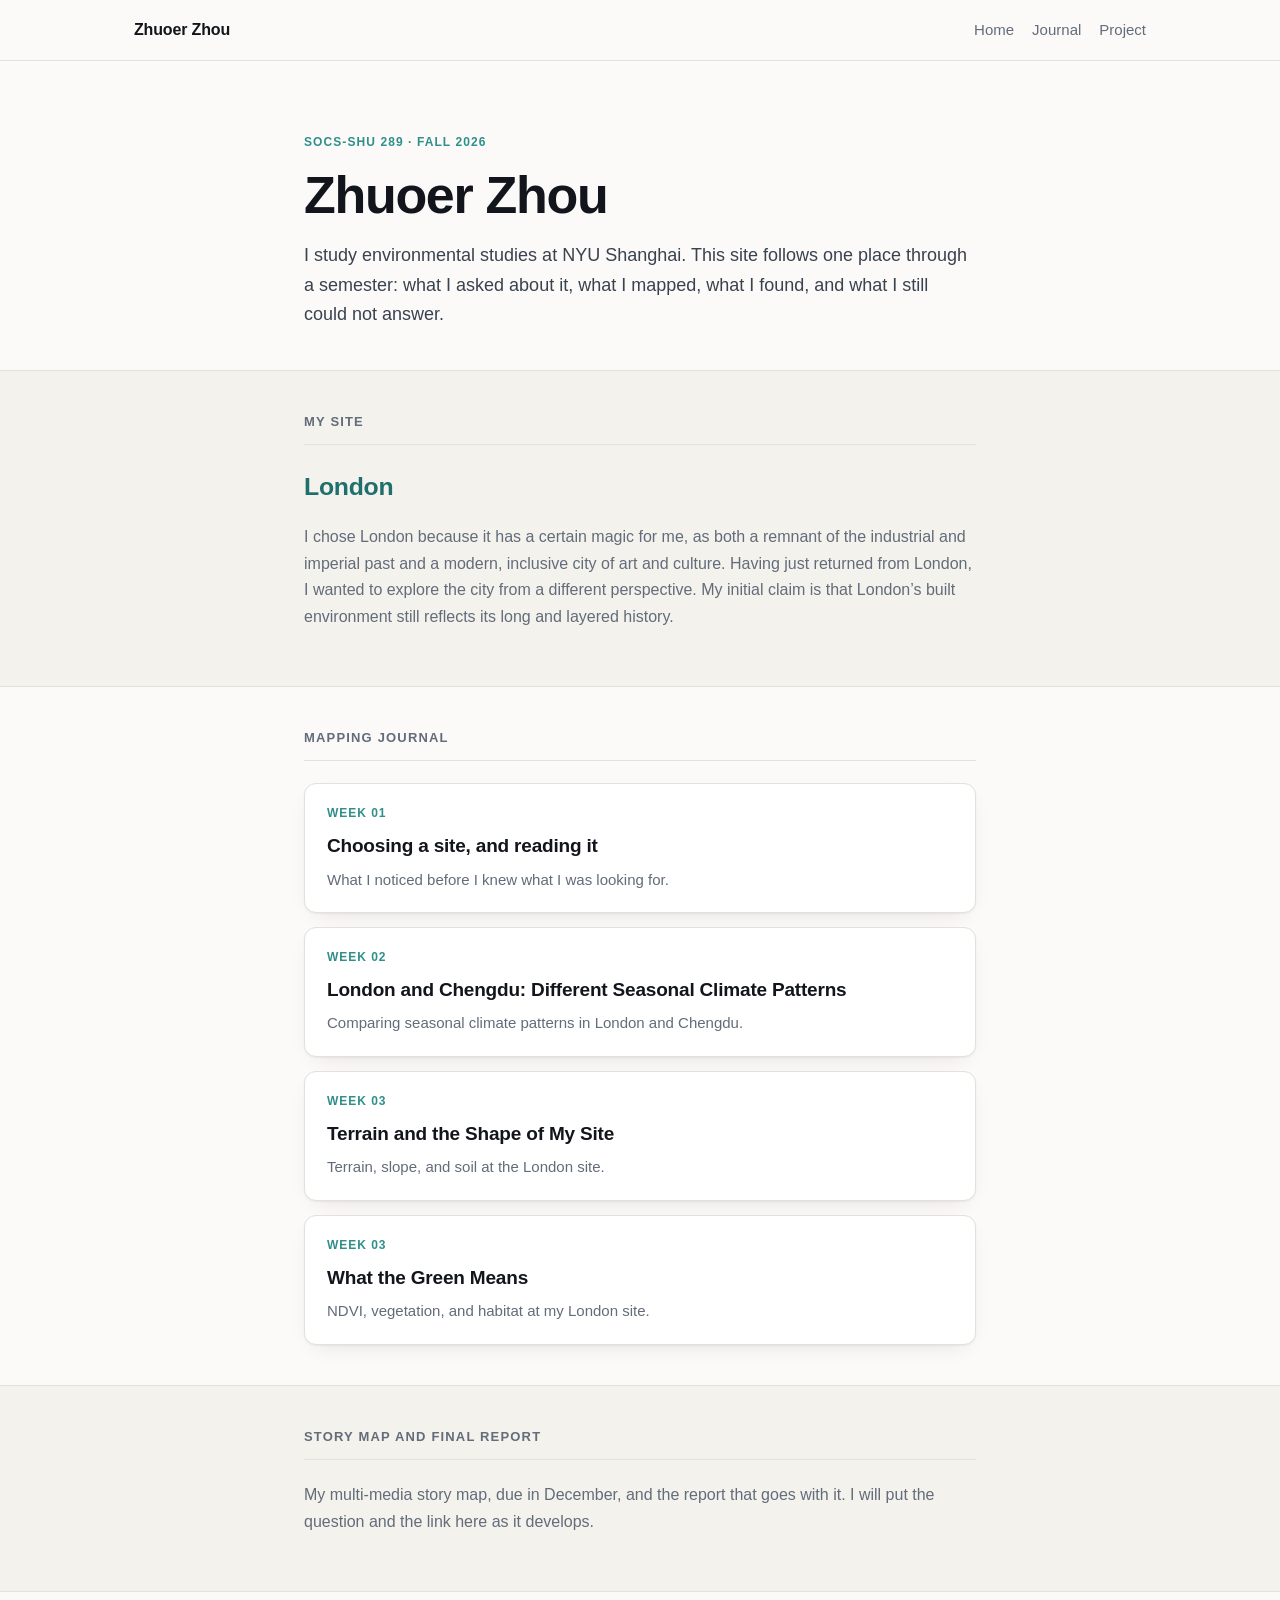
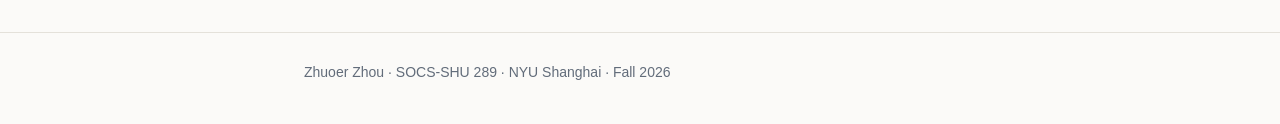
==== index.html @ 015c9e8b "Update index.html" ====
<!DOCTYPE html>
<html lang="en">
<head>
<meta charset="utf-8">
<meta name="viewport" content="width=device-width, initial-scale=1">

<!-- ============================================================
     EDIT THIS: the text between <title> and </title> shows up in
     the browser tab and in search results.
     ============================================================ -->
<title>Zhuoer Zhou · Planet, Place, and Power</title>

<meta name="description" content="Site analysis and mapping journal, SOCS-SHU 289 at NYU Shanghai.">
<link rel="stylesheet" href="style.css">
</head>

<body>
<a class="skip" href="#main">Skip to content</a>

<header class="site-head">
  <div class="wrap">
    <!-- EDIT THIS: your name, as you want it read. -->
    <a class="brand" href="index.html">Zhuoer Zhou</a>
    <nav>
      <a href="index.html">Home</a>
      <a href="#journal">Journal</a>
      <a href="#project">Project</a>
    </nav>
  </div>
</header>

<main id="main">

  <!-- ============================================================
       THE TOP OF THE PAGE
       EDIT THIS: the kicker, the heading, and the paragraph.
       Keep the paragraph to two or three sentences.
       ============================================================ -->
  <section class="hero">
    <div class="wrap wrap-narrow">
      <p class="kicker">SOCS-SHU 289 · Fall 2026</p>
      <h1>Zhuoer Zhou</h1>
      <p class="lede">
        I study environmental studies at NYU Shanghai. This site follows one
        place through a semester: what I asked about it, what I mapped, what
        I found, and what I still could not answer.
      </p>
    </div>
  </section>

  <!-- ============================================================
       YOUR SITE
       EDIT THIS: replace the placeholder with the place you chose
       in class, and the sentence you wrote about it.
       ============================================================ -->
  <section id="site" class="band">
    <div class="wrap wrap-narrow">
      <h2>My site</h2>
      <p class="site-name">London</p>
      <p class="muted">
        I chose London because it has a certain magic for me, as both a remnant of the industrial and imperial past and a modern, inclusive city of art and culture. 
        Having just returned from London, I wanted to explore the city from a different perspective. 
        My initial claim is that London’s built environment still reflects its long and layered history.
      </p>
    </div>
  </section>

  <!-- ============================================================
       JOURNAL ENTRIES
       To add a week: copy one <li> block below, paste it, edit it.
       Delete the ones you have not done yet.
       ============================================================ -->
  <section id="journal">
    <div class="wrap wrap-narrow">
      <h2>Mapping journal</h2>

      <ul class="cards">

        <li class="card">
          <a href="journal/week-01.html">
            <span class="card-num">Week 01</span>
            <span class="card-title">Choosing a site, and reading it</span>
            <span class="card-note">
              What I noticed before I knew what I was looking for.
            </span>
          </a>
        </li>
           
           <li class="card">
          <a href="journal/week-02.html">
            <span class="card-num">Week 02</span>
            <span class="card-title">London and Chengdu: Different Seasonal Climate Patterns</span>
            <span class="card-note">
              Comparing seasonal climate patterns in London and Chengdu.
            </span>
          </a>
        </li>

        <li class="card">
        <a href="journal/week-03.html">
          <span class="card-num">Week 03</span>
          <span class="card-title">Terrain and the Shape of My Site</span>
          <span class="card-note">
               Terrain, slope, and soil at the London site.
          </span>
        </a>
     </li>

      <li class="card">
        <a href="journal/week-03.html">
          <span class="card-num">Week 03</span>
          <span class="card-title">What the Green Means</span>
          <span class="card-note">
               NDVI, vegetation, and habitat at my London site.
          </span>
        </a>
     </li>
        <!-- to here, to add another. -->

      </ul>
    </div>
  </section>

  <!-- ============================================================
       FINAL PROJECT
       Leave this here all semester. It fills up later.
       ============================================================ -->
  <section id="project" class="band">
    <div class="wrap wrap-narrow">
      <h2>Story map and final report</h2>
      <p class="muted">
        My multi-media story map, due in December, and the report that goes
        with it. I will put the question and the link here as it develops.
      </p>
    </div>
  </section>

</main>

<footer class="site-foot">
  <div class="wrap wrap-narrow">
    <!-- EDIT THIS: your name and the year. -->
    <p>Zhuoer Zhou · SOCS-SHU 289 · NYU Shanghai · Fall 2026</p>
  </div>
</footer>

</body>
</html>
---- style.css ----
/* ============================================================
   Your portfolio stylesheet.

   No external fonts, scripts, or CDNs. Everything loads from your
   own repository, so the site behaves the same on campus in
   Shanghai as it does anywhere else. Please keep it that way.

   START HERE: the block below controls every colour on the site.
   Change --accent to any colour you like and reload the page.
   ============================================================ */

:root {
  --bg:          #fbfaf8;   /* page background          */
  --bg-alt:      #f4f2ed;   /* alternate band           */
  --surface:     #ffffff;   /* cards                    */
  --ink:         #12161c;   /* main text                */
  --ink-soft:    #39424f;
  --muted:       #626c7a;   /* secondary text           */
  --line:        #e4e1da;   /* borders                  */
  --accent:      #2f8f8b;   /* EDIT THIS ONE FIRST      */
  --accent-ink:  #1f6f6c;   /* darker accent, for links */

  --radius: 12px;
  --shadow: 0 1px 2px rgba(18,22,28,.05), 0 8px 24px -12px rgba(18,22,28,.14);

  --sans: -apple-system, BlinkMacSystemFont, "Segoe UI", "Helvetica Neue",
          "PingFang SC", "Hiragino Sans GB", "Microsoft YaHei", Roboto, Arial,
          sans-serif;
}

/* Dark mode. These are the same variables, for people whose device
   is set to dark. You do not have to touch this. */
@media (prefers-color-scheme: dark) {
  :root {
    --bg:         #0d1117;
    --bg-alt:     #12181f;
    --surface:    #161c24;
    --ink:        #e9ecef;
    --ink-soft:   #c3cad3;
    --muted:      #98a3b1;
    --line:       #262d38;
    --accent:     #ff7051;
    --accent-ink: #ff9077;
    --shadow:     0 1px 2px rgba(0,0,0,.4), 0 8px 24px -12px rgba(0,0,0,.6);
  }
}

/* ---------- basics ---------- */
*, *::before, *::after { box-sizing: border-box; }
html { -webkit-text-size-adjust: 100%; scroll-behavior: smooth; }

body {
  margin: 0;
  background: var(--bg);
  color: var(--ink);
  font-family: var(--sans);
  font-size: 16px;
  line-height: 1.65;
  -webkit-font-smoothing: antialiased;
}

img { max-width: 100%; height: auto; display: block; }
a { color: var(--accent-ink); text-underline-offset: 2px; }
a:hover { color: var(--accent); }

.wrap { width: 100%; max-width: 1060px; margin: 0 auto; padding: 0 24px; }
.wrap-narrow { max-width: 720px; }
.muted { color: var(--muted); }

.skip { position: absolute; left: -9999px; top: 0; z-index: 100;
        background: var(--accent); color: #fff; padding: 10px 16px; }
.skip:focus { left: 0; }

/* ---------- header ---------- */
.site-head {
  border-bottom: 1px solid var(--line);
  background: var(--bg);
  position: sticky; top: 0; z-index: 50;
}
.site-head .wrap {
  display: flex; align-items: center; gap: 20px;
  min-height: 60px; flex-wrap: wrap;
}
.brand {
  font-weight: 600; color: var(--ink); text-decoration: none;
  margin-right: auto; letter-spacing: -0.01em;
}
.site-head nav { display: flex; gap: 18px; }
.site-head nav a { color: var(--muted); text-decoration: none; font-size: 15px; }
.site-head nav a:hover { color: var(--accent); }

/* ---------- hero ---------- */
.hero { padding: 72px 0 40px; }
.kicker {
  font-size: 12px; font-weight: 600; letter-spacing: .09em;
  text-transform: uppercase; color: var(--accent); margin: 0 0 14px;
}
.hero h1 {
  font-size: clamp(34px, 6vw, 52px);
  line-height: 1.08; letter-spacing: -0.025em;
  margin: 0 0 18px; font-weight: 700;
}
.lede { font-size: 18px; color: var(--ink-soft); margin: 0; }

/* ---------- sections ---------- */
section { padding: 40px 0; }
section h2 {
  font-size: 13px; font-weight: 600; letter-spacing: .09em;
  text-transform: uppercase; color: var(--muted);
  margin: 0 0 22px; padding-bottom: 12px;
  border-bottom: 1px solid var(--line);
}
.band { background: var(--bg-alt); border-top: 1px solid var(--line);
        border-bottom: 1px solid var(--line); }

/* ---------- lab cards ---------- */
.cards { list-style: none; margin: 0; padding: 0; display: grid; gap: 14px; }
.card {
  background: var(--surface); border: 1px solid var(--line);
  border-radius: var(--radius); box-shadow: var(--shadow);
}
.card > a, .card > span:first-child { display: block; }
.card > a {
  padding: 20px 22px; text-decoration: none; color: inherit;
  border-radius: var(--radius);
}
.card > a:hover { border-color: var(--accent); }
.card-todo { padding: 20px 22px; opacity: .55; }

.card-num {
  display: block; font-size: 12px; font-weight: 600;
  letter-spacing: .08em; text-transform: uppercase;
  color: var(--accent); margin-bottom: 6px;
}
.card-title { display: block; font-size: 19px; font-weight: 650;
              letter-spacing: -0.01em; margin-bottom: 6px; }
.card-note { display: block; font-size: 15px; color: var(--muted); }

/* ---------- lab entry pages ---------- */
.entry { padding: 56px 0 24px; }
.entry h1 {
  font-size: clamp(28px, 4.5vw, 40px); line-height: 1.15;
  letter-spacing: -0.02em; margin: 0 0 16px; font-weight: 700;
}
.entry h2 {
  font-size: 13px; font-weight: 600; letter-spacing: .09em;
  text-transform: uppercase; color: var(--muted);
  margin: 38px 0 12px; padding-bottom: 10px;
  border-bottom: 1px solid var(--line);
}
.entry p { margin: 0 0 16px; }

/* A map or image with a caption under it. */
figure { margin: 26px 0; }
figure img, figure iframe {
  width: 100%; border: 1px solid var(--line);
  border-radius: var(--radius); display: block;
}
figure iframe { height: 480px; }
figcaption { font-size: 14px; color: var(--muted); margin-top: 10px; }

/* The limitations box. Every entry needs one. */
.limits {
  background: var(--bg-alt); border: 1px solid var(--line);
  border-left: 3px solid var(--accent);
  border-radius: 0 var(--radius) var(--radius) 0;
  padding: 18px 22px; margin: 26px 0;
}
.limits p:last-child { margin-bottom: 0; }

.back { display: inline-block; margin-top: 32px; font-size: 15px; }

/* ---------- footer ---------- */
.site-foot {
  border-top: 1px solid var(--line); margin-top: 40px;
  padding: 28px 0 40px; color: var(--muted); font-size: 14px;
}
.site-foot p { margin: 0; }

/* ---------- phones ---------- */
@media (max-width: 600px) {
  .hero { padding: 48px 0 28px; }
  figure iframe { height: 340px; }
}


/* ------------------------------------------------------------
   Your site name on the front page. Added for SOCS-SHU 289.
   ------------------------------------------------------------ */
.site-name {
  font-size: 1.55rem;
  font-weight: 700;
  color: var(--accent-ink);
  margin: 0 0 .35rem;
  letter-spacing: -.01em;
}
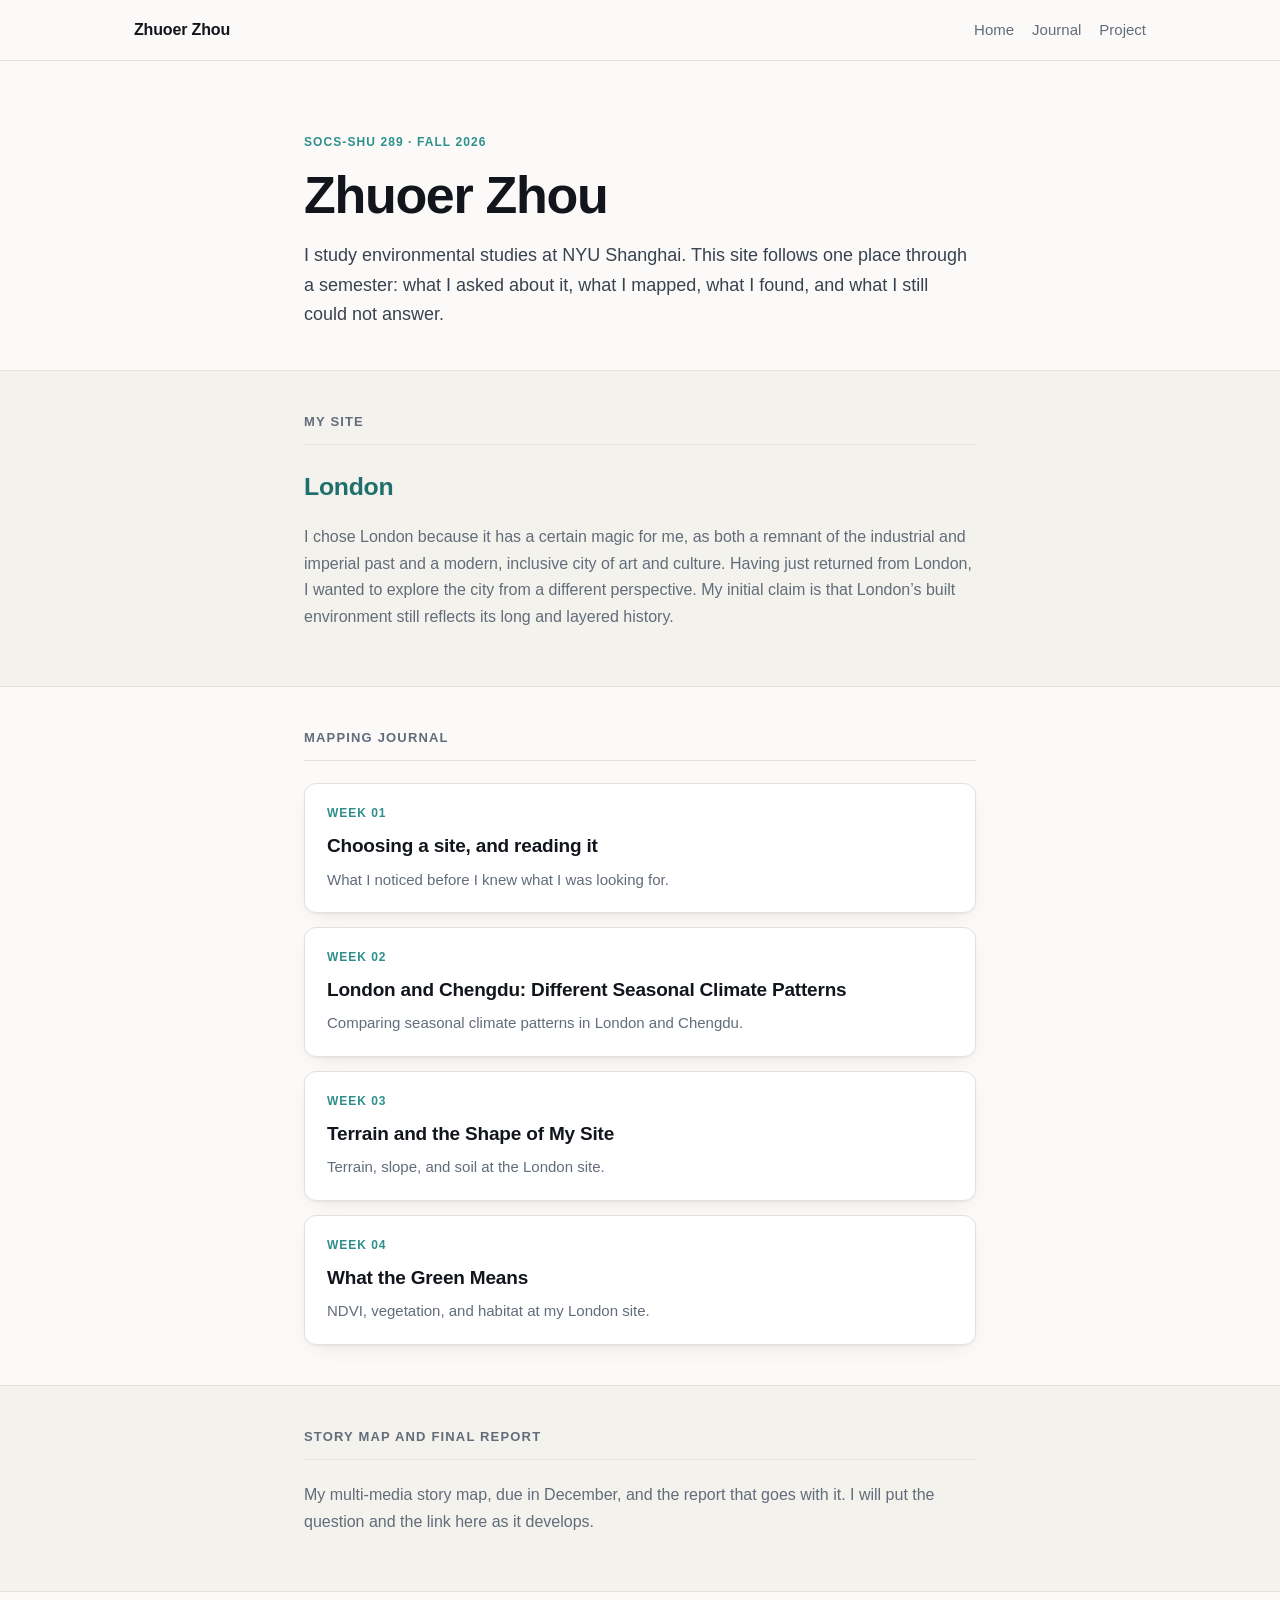
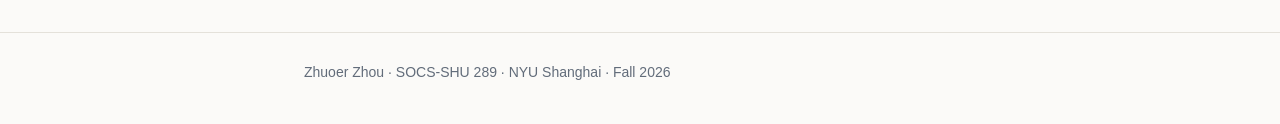
==== commit b0bd418e: "Update index.html" ====
--- a/index.html
+++ b/index.html
@@ -107,8 +107,8 @@
      </li>
 
       <li class="card">
-        <a href="journal/week-03.html">
-          <span class="card-num">Week 03</span>
+        <a href="journal/week-04.html">
+          <span class="card-num">Week 04</span>
           <span class="card-title">What the Green Means</span>
           <span class="card-note">
                NDVI, vegetation, and habitat at my London site.
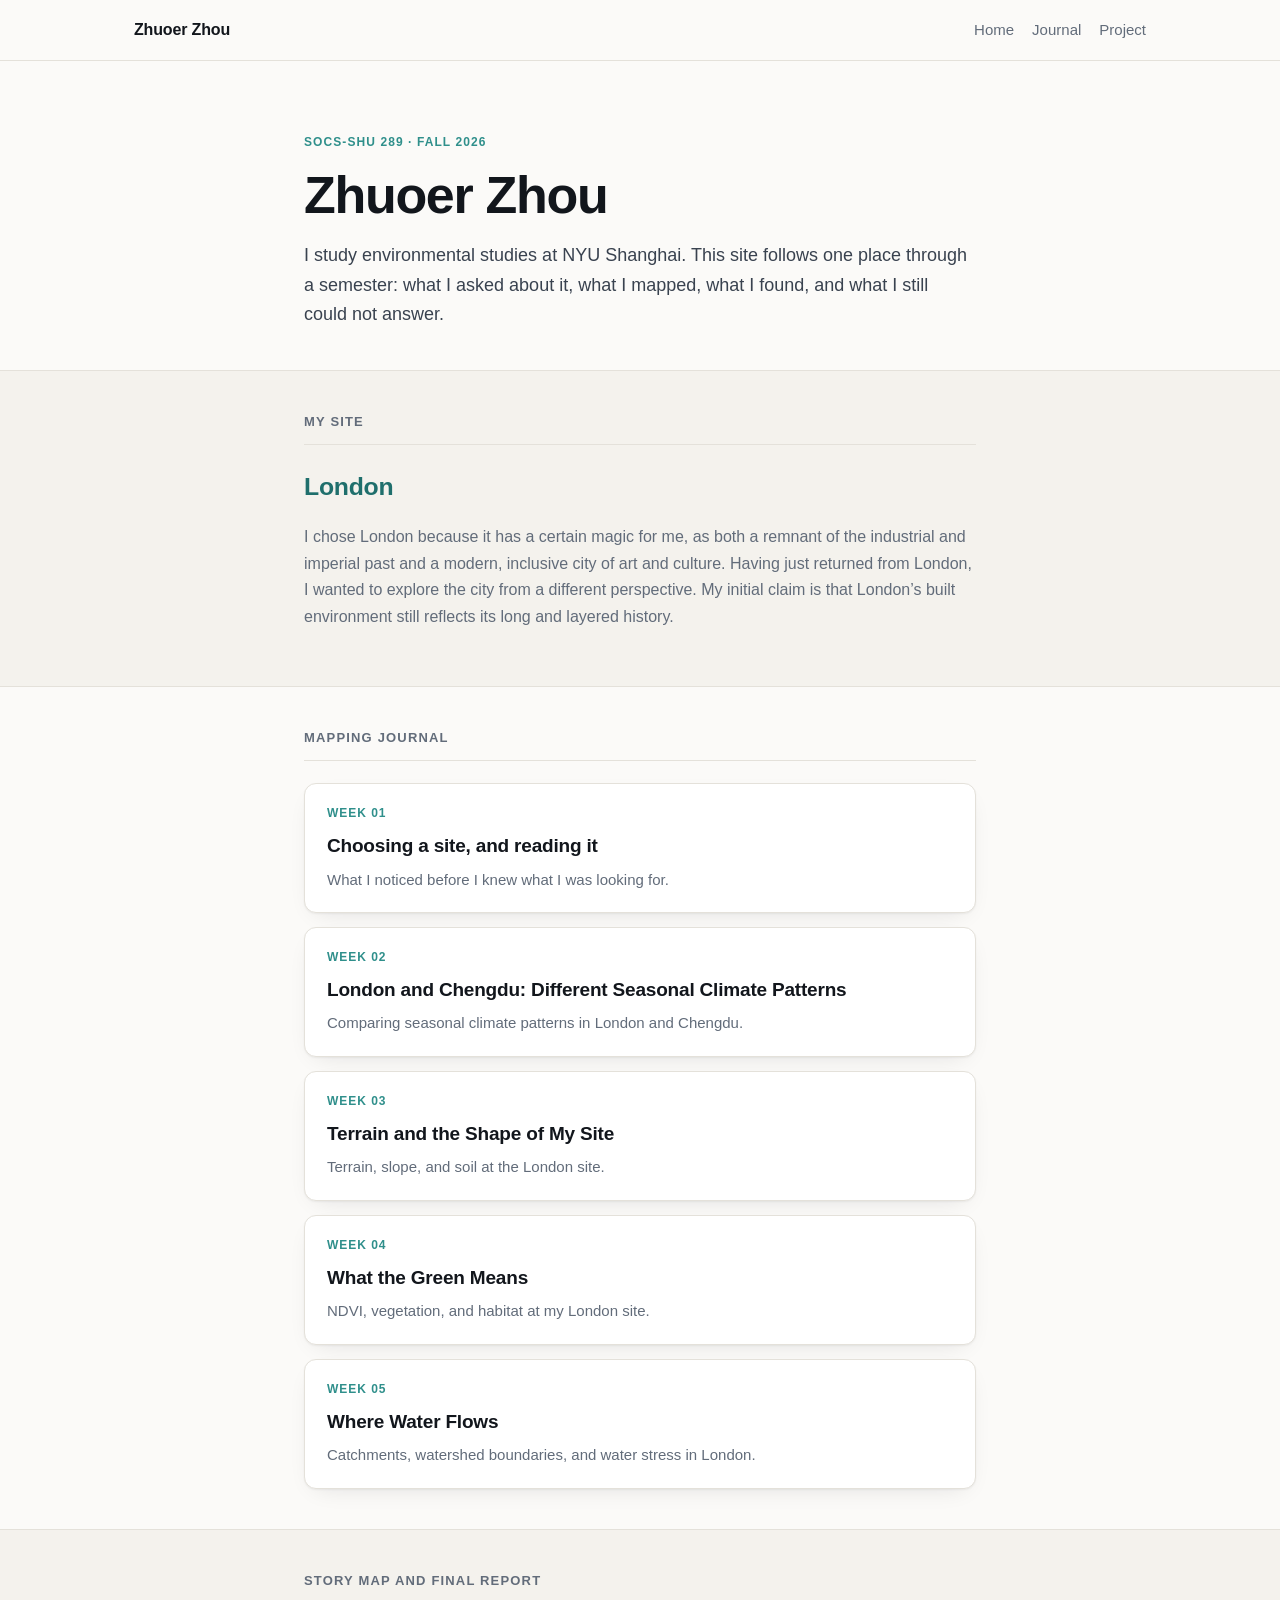
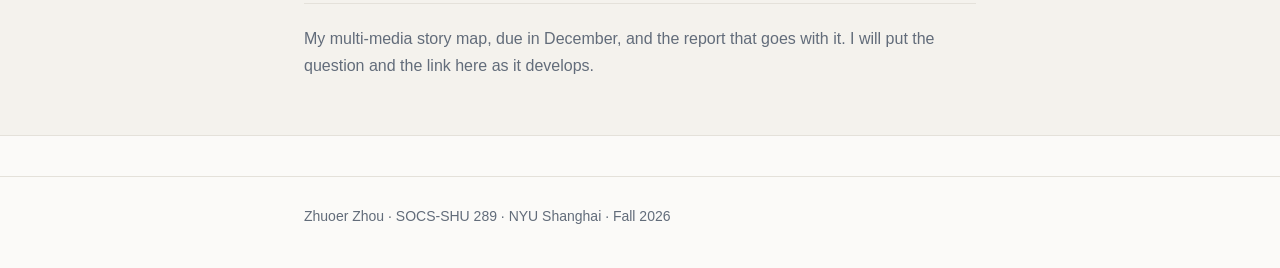
==== commit 1a0bc19e: "Add Week 05 card for water flow topics" ====
--- a/index.html
+++ b/index.html
@@ -115,6 +115,16 @@
           </span>
         </a>
      </li>
+
+     <li class="card">
+       <a href="journal/week-05.html">
+       <span class="card-num">Week 05</span>
+       <span class="card-title">Where Water Flows</span>
+       <span class="card-note">
+          Catchments, watershed boundaries, and water stress in London.
+     </span>
+  </a>
+</li>
         <!-- to here, to add another. -->
 
       </ul>
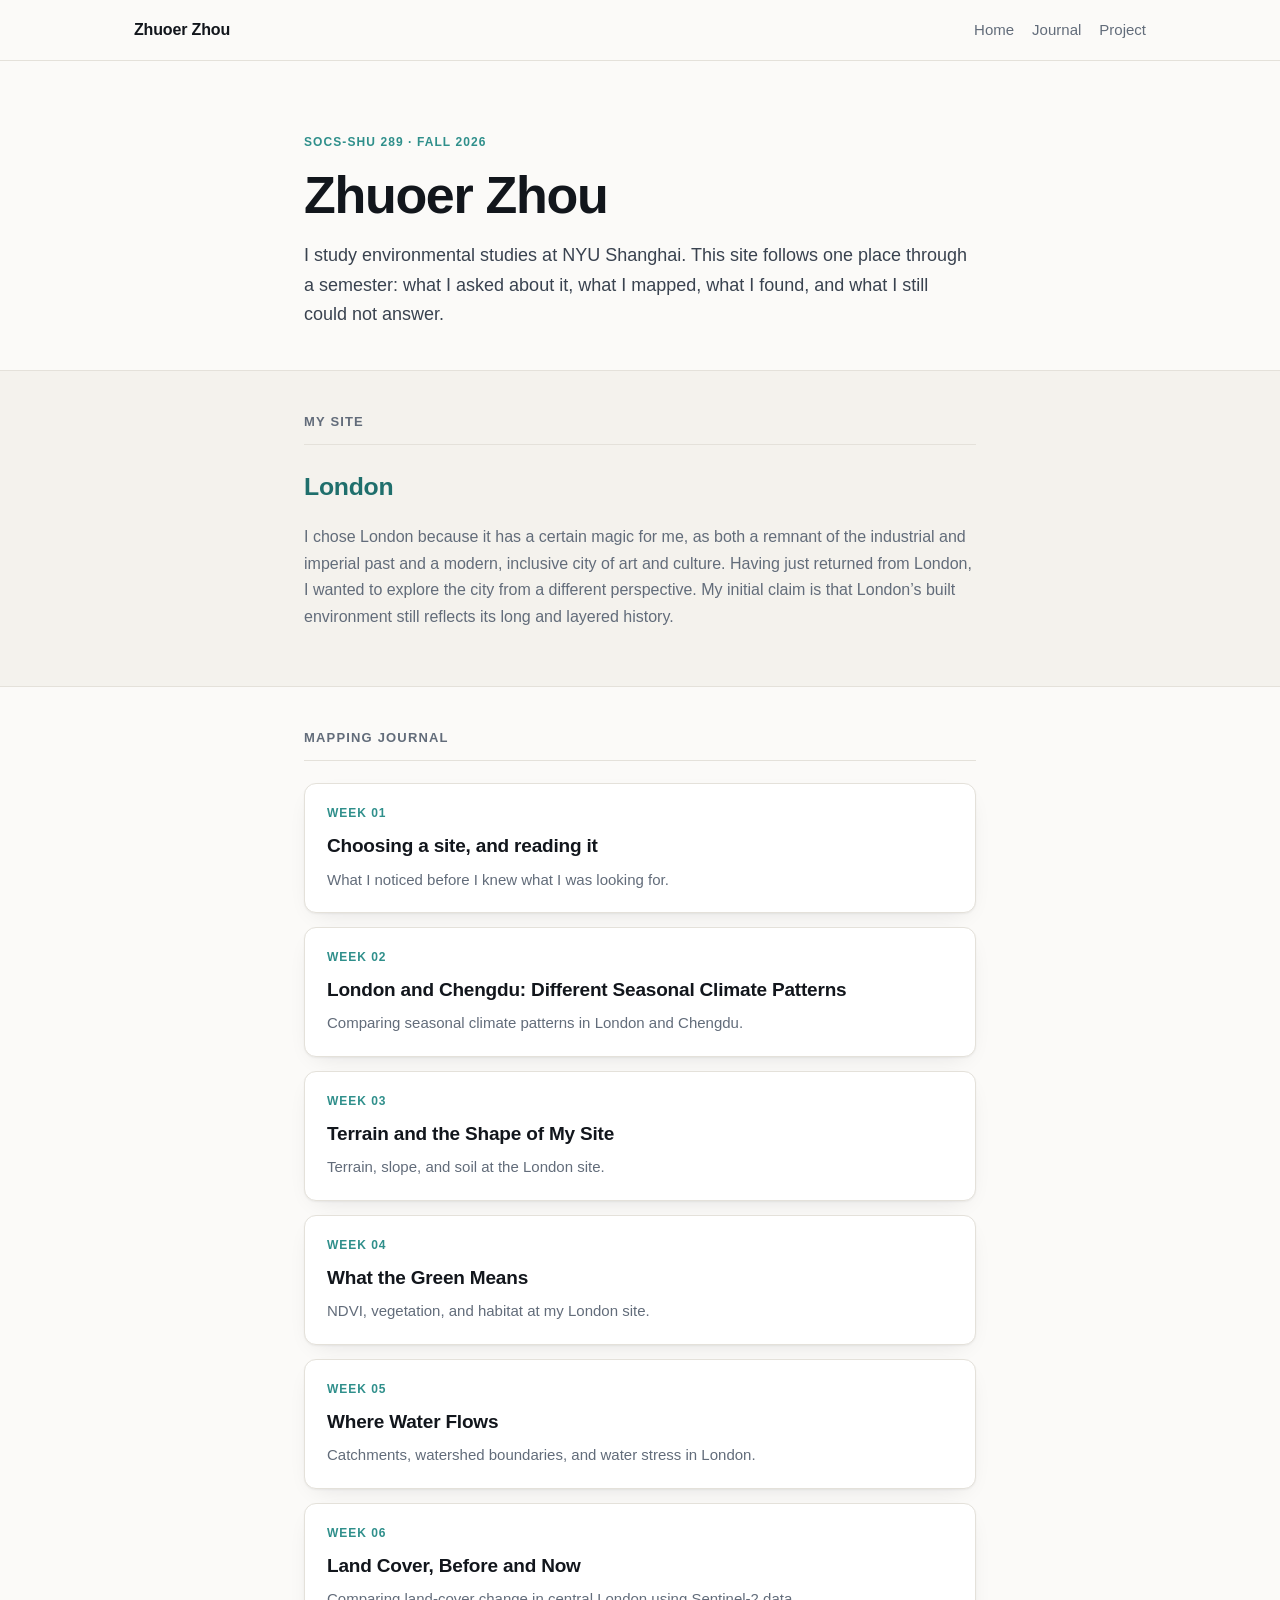
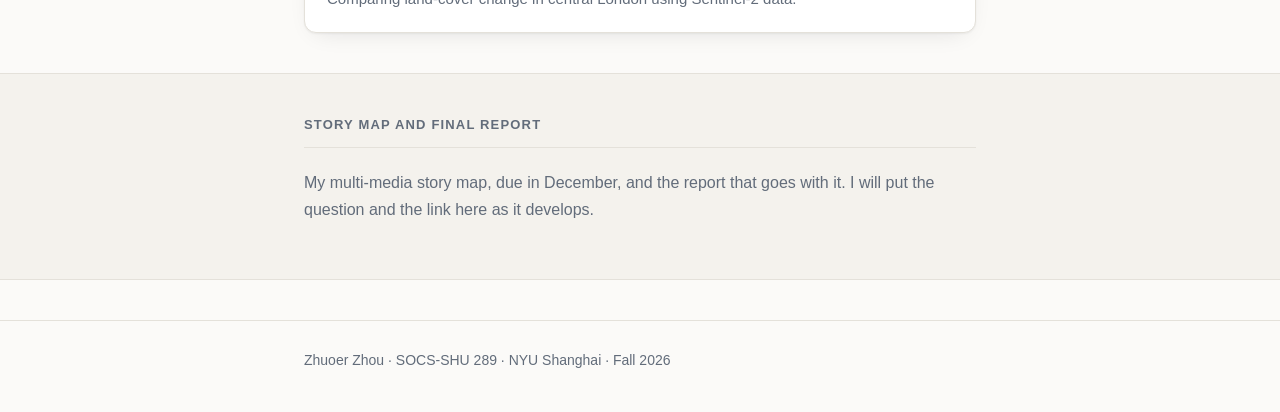
==== commit 527c8c37: "Add Week 06 card for land cover comparison Added a new card for Week 06 on land cover changes." ====
--- a/index.html
+++ b/index.html
@@ -125,6 +125,15 @@
      </span>
   </a>
 </li>
+    <li class="card">
+      <a href="journal/week-06.html">
+    <span class="card-num">Week 06</span>
+    <span class="card-title">Land Cover, Before and Now</span>
+    <span class="card-note">
+      Comparing land-cover change in central London using Sentinel-2 data.
+    </span>
+  </a>
+</li>
         <!-- to here, to add another. -->
 
       </ul>
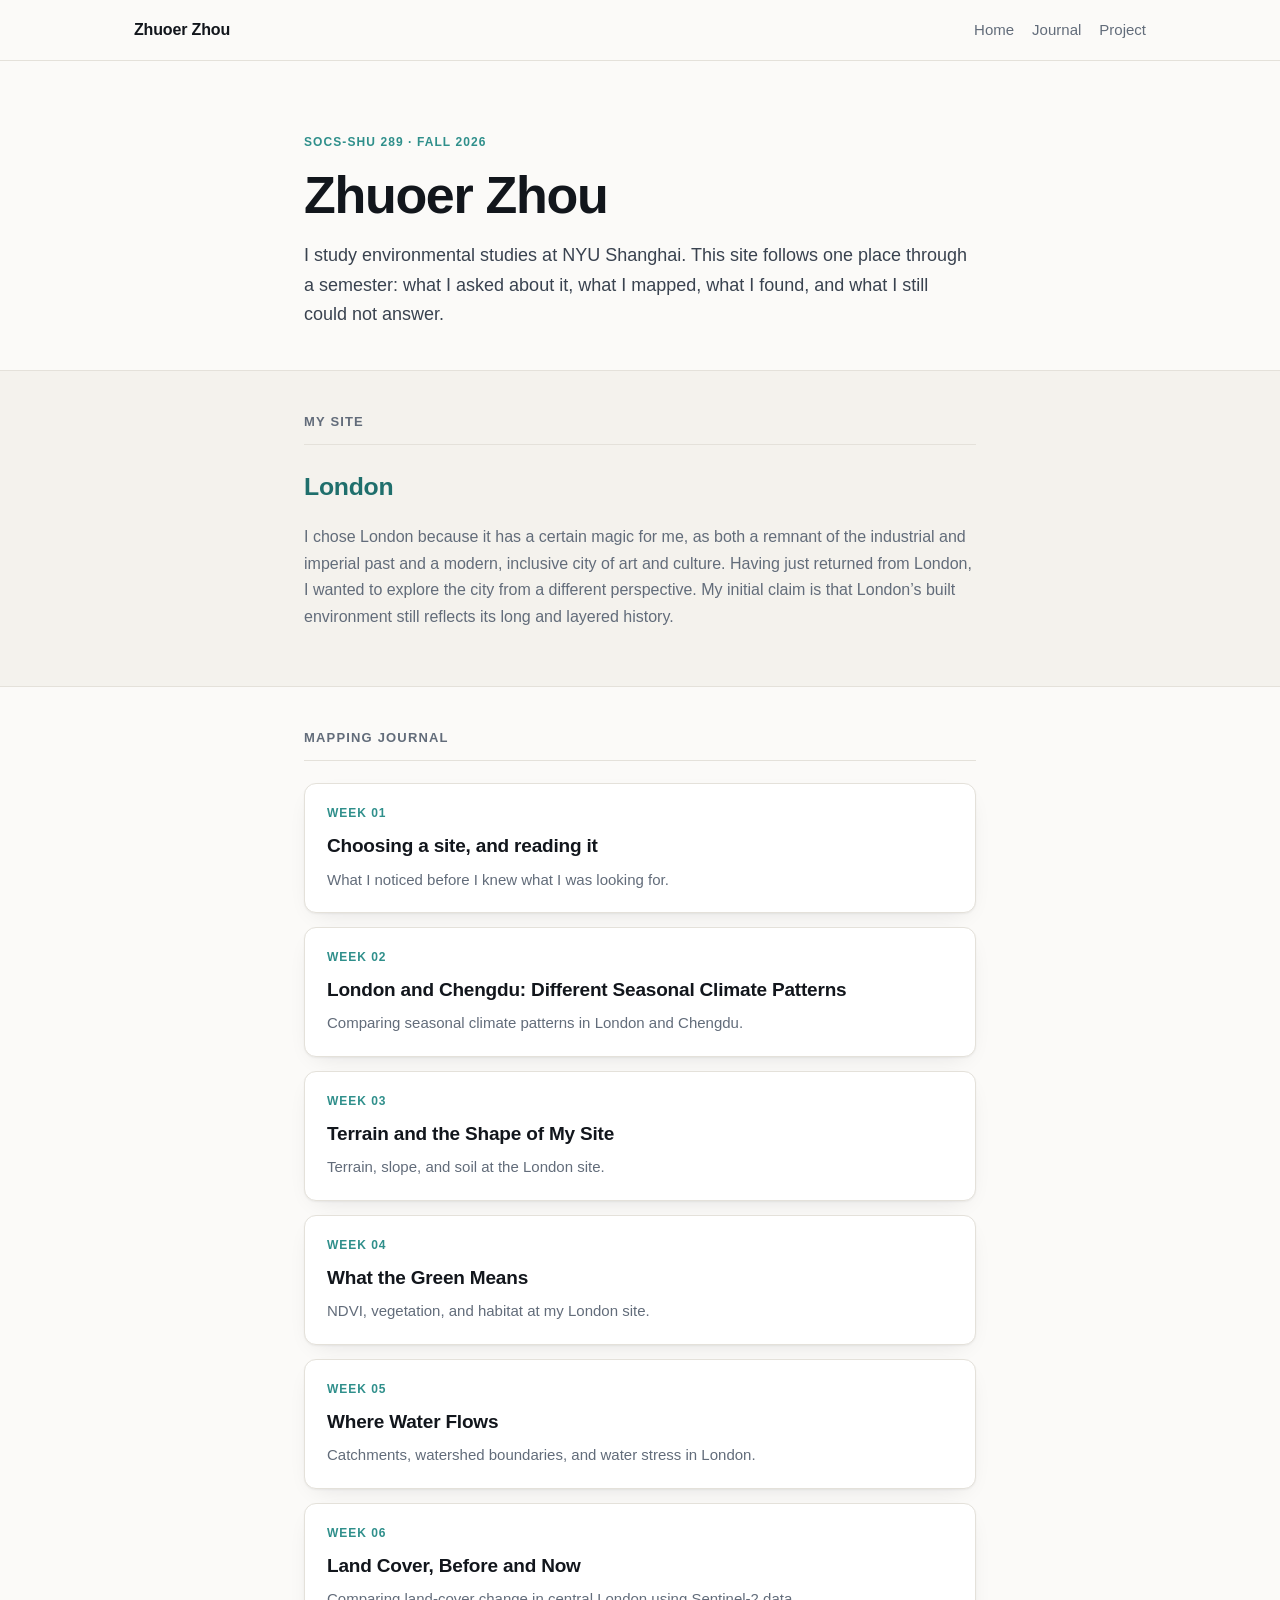
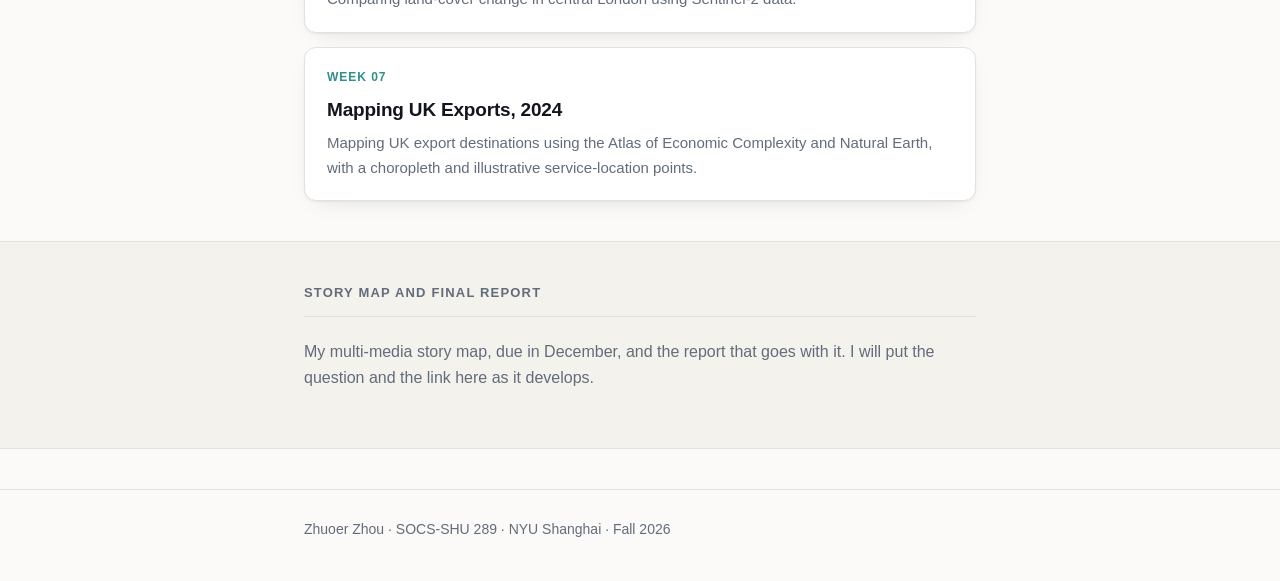
==== commit 6484771a: "Update index.html" ====
--- a/index.html
+++ b/index.html
@@ -134,6 +134,16 @@
     </span>
   </a>
 </li>
+    <li class="card">
+  <a href="journal/week-07.html">
+    <span class="card-num">Week 07</span>
+    <span class="card-title">Mapping UK Exports, 2024</span>
+    <span class="card-note">
+      Mapping UK export destinations using the Atlas of Economic Complexity
+      and Natural Earth, with a choropleth and illustrative service-location points.
+    </span>
+  </a>
+</li>
         <!-- to here, to add another. -->
 
       </ul>
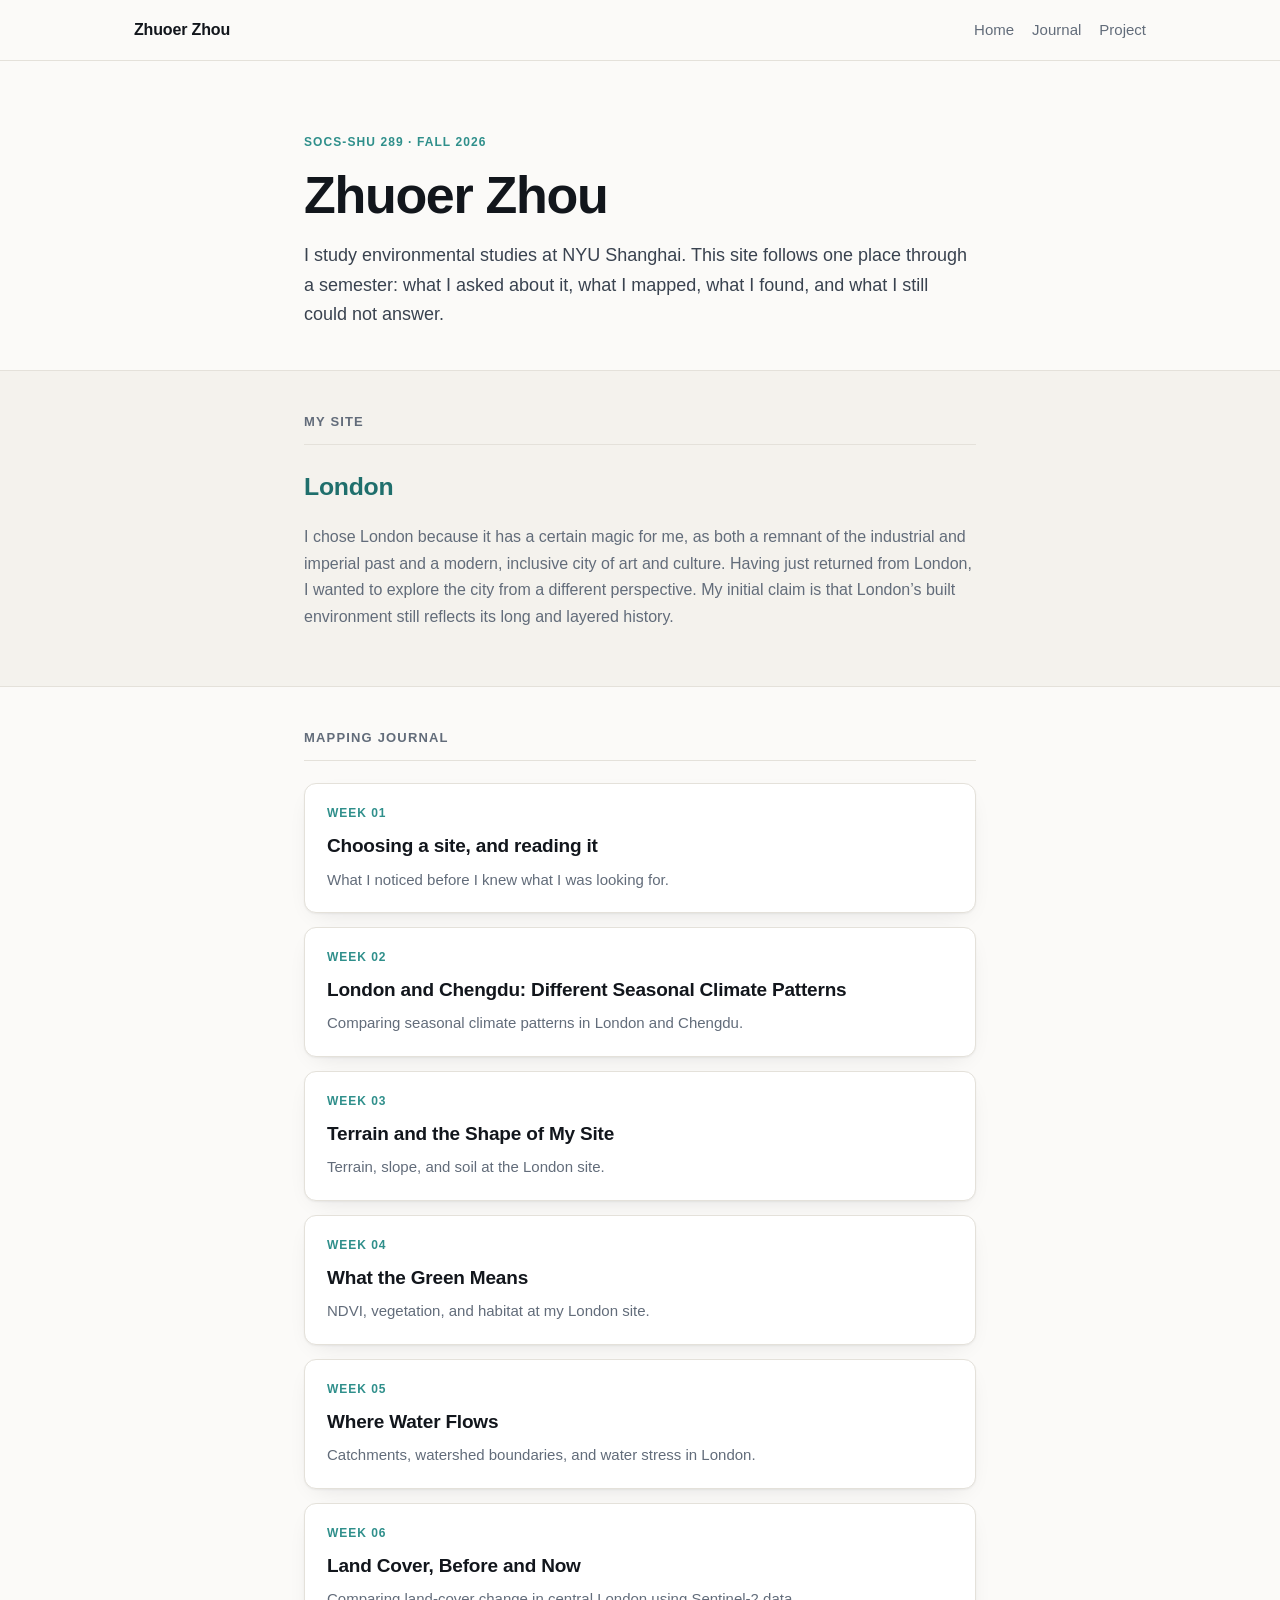
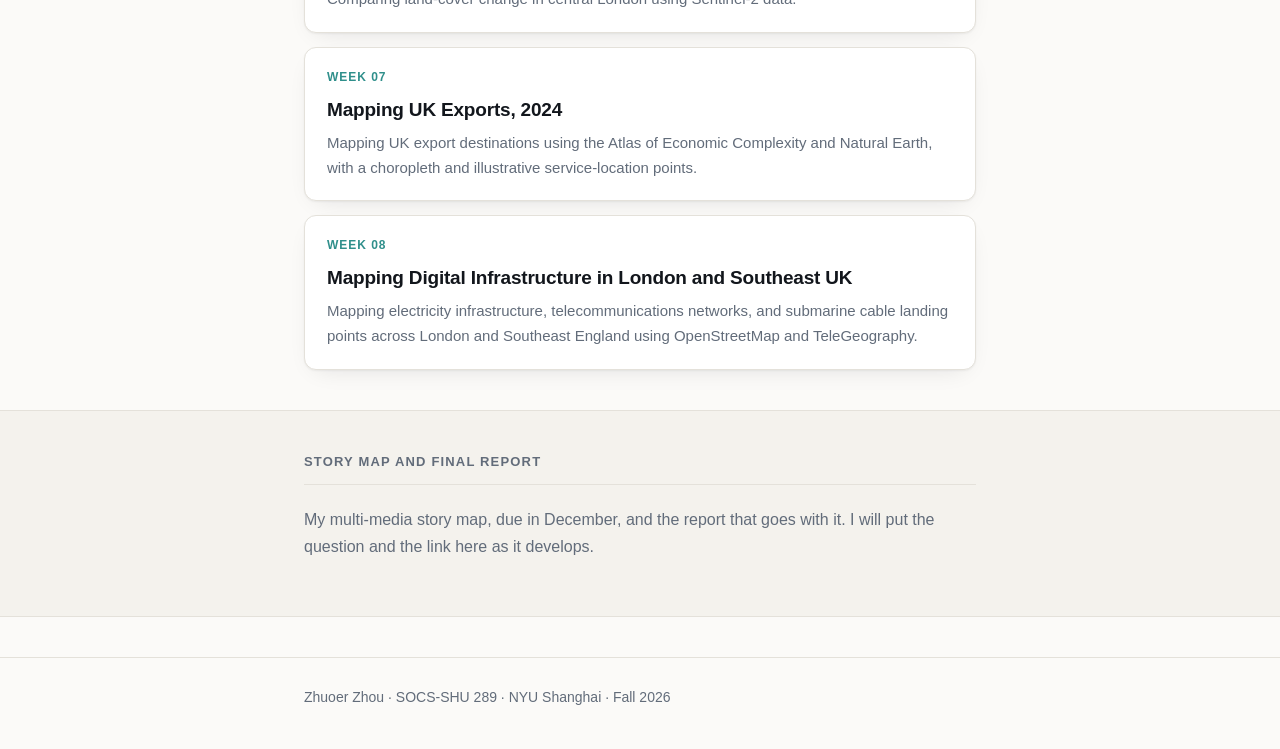
==== commit ba65dba7: "Add Week 08 card for mapping digital infrastructure Added a new card for Week 08 detailing mapping d" ====
--- a/index.html
+++ b/index.html
@@ -144,6 +144,17 @@
     </span>
   </a>
 </li>
+     <li class="card">
+  <a href="journal/week-08.html">
+    <span class="card-num">Week 08</span>
+    <span class="card-title">Mapping Digital Infrastructure in London and Southeast UK</span>
+    <span class="card-note">
+      Mapping electricity infrastructure, telecommunications networks,
+      and submarine cable landing points across London and Southeast England
+      using OpenStreetMap and TeleGeography.
+    </span>
+  </a>
+</li>
         <!-- to here, to add another. -->
 
       </ul>
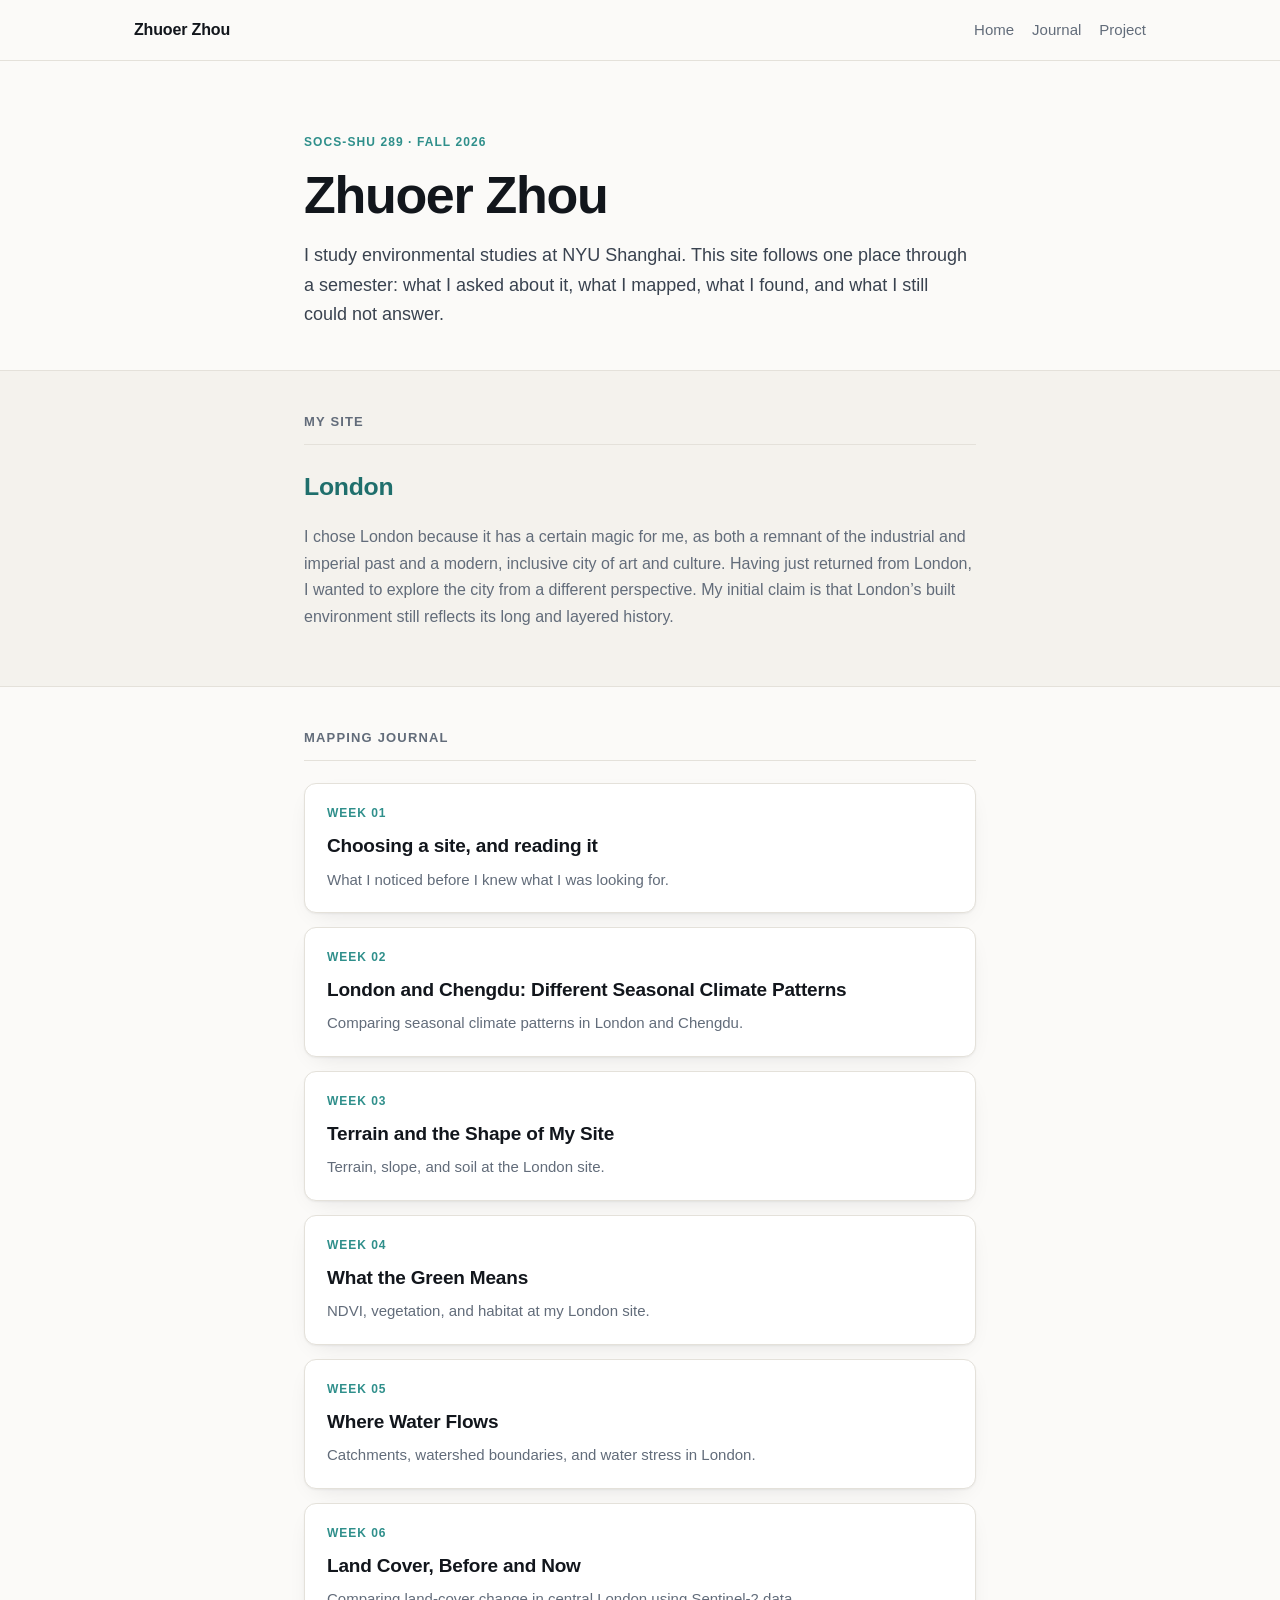
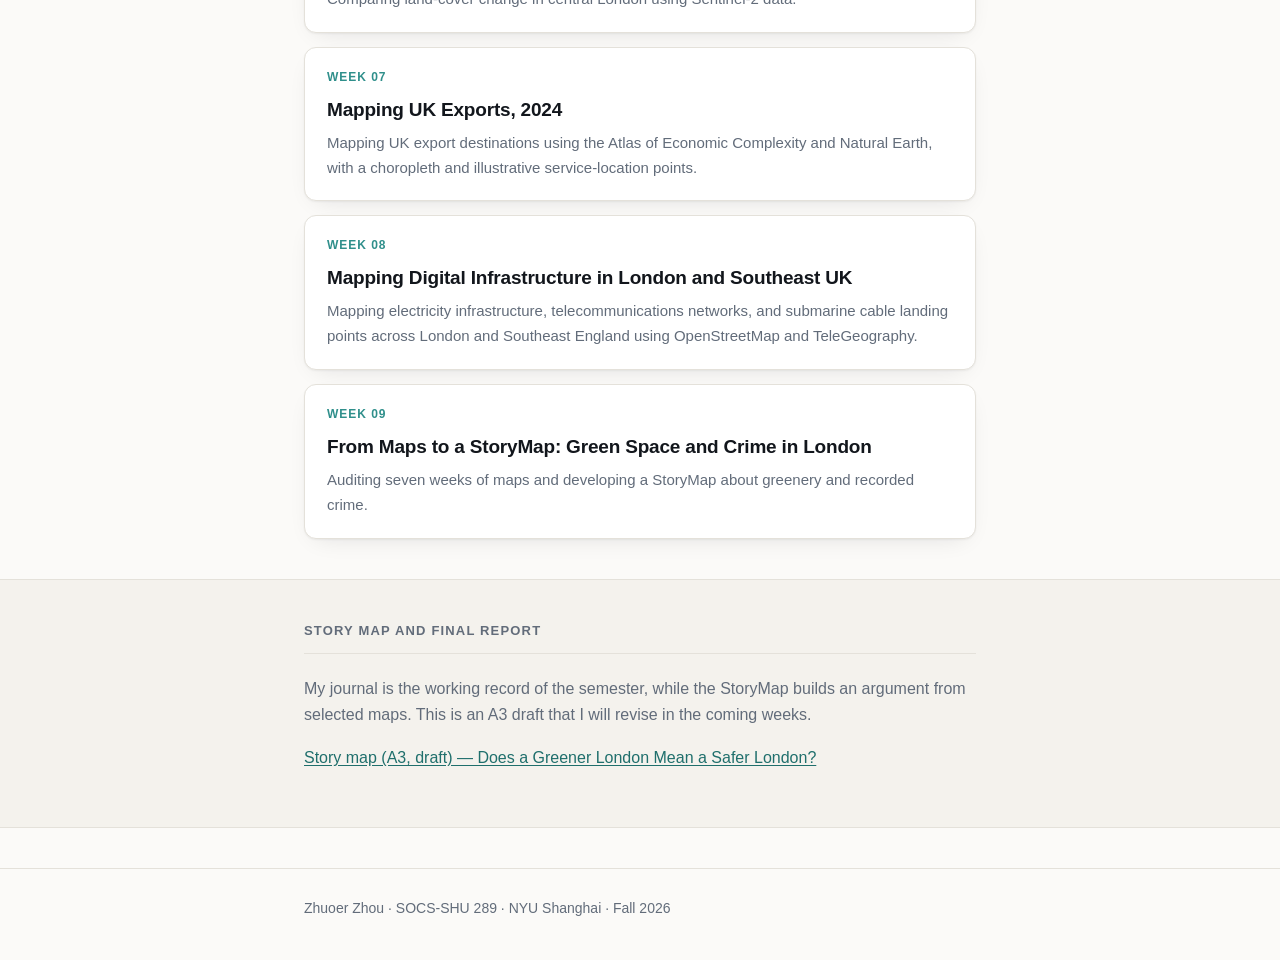
==== commit 0c493878: "Add Week 09 entry and update project description Added a new section for Week 09 and updated the pro" ====
--- a/index.html
+++ b/index.html
@@ -155,6 +155,18 @@
     </span>
   </a>
 </li>
+     <li class="card">
+  <a href="journal/week-09.html">
+    <span class="card-num">Week 09</span>
+    <span class="card-title">
+      From Maps to a StoryMap: Green Space and Crime in London
+    </span>
+    <span class="card-note">
+      Auditing seven weeks of maps and developing a StoryMap
+      about greenery and recorded crime.
+    </span>
+  </a>
+</li>
         <!-- to here, to add another. -->
 
       </ul>
@@ -169,9 +181,19 @@
     <div class="wrap wrap-narrow">
       <h2>Story map and final report</h2>
       <p class="muted">
-        My multi-media story map, due in December, and the report that goes
-        with it. I will put the question and the link here as it develops.
-      </p>
+  My journal is the working record of the semester,
+  while the StoryMap builds an argument from selected maps.
+  This is an A3 draft that I will revise in the coming weeks.
+</p>
+
+<p>
+  <a href="https://arcg.is/19L5vy4"
+     target="_blank"
+     rel="noopener noreferrer">
+    Story map (A3, draft) —
+    Does a Greener London Mean a Safer London?
+  </a>
+</p>
     </div>
   </section>
 
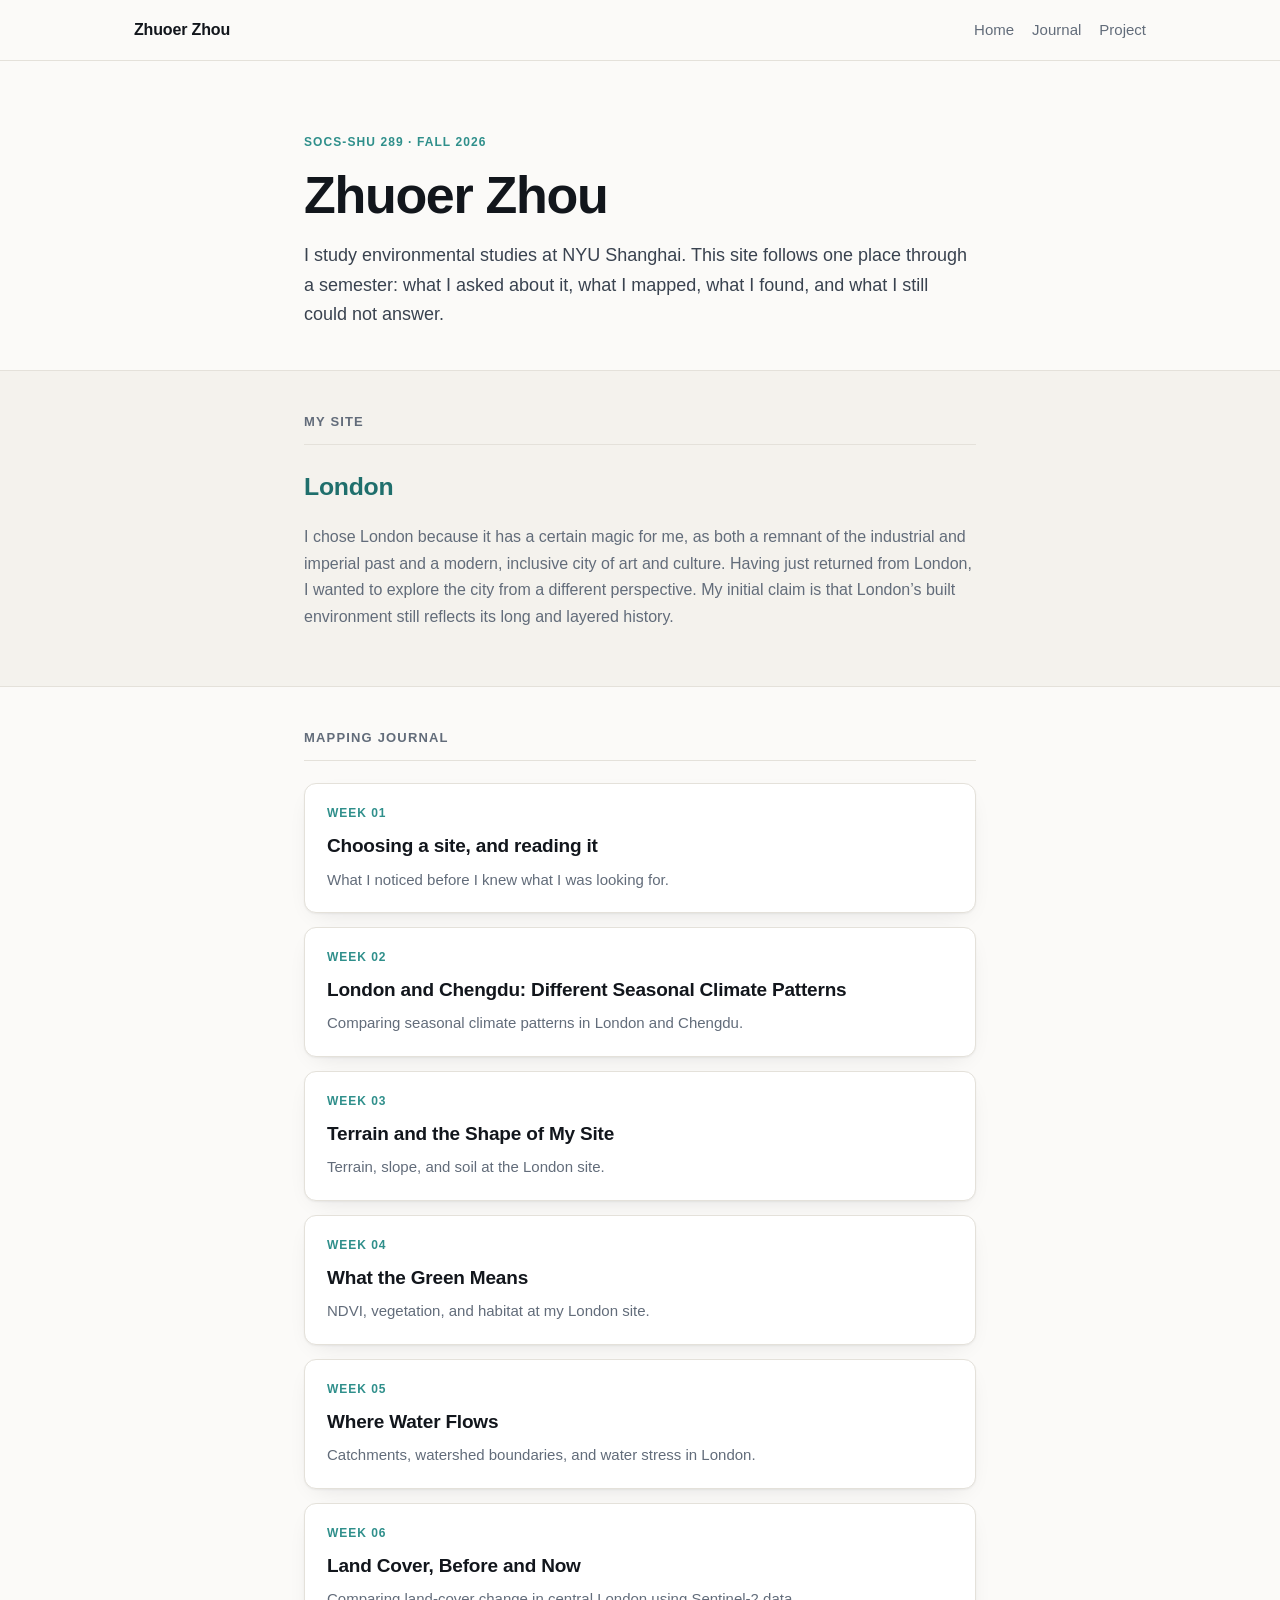
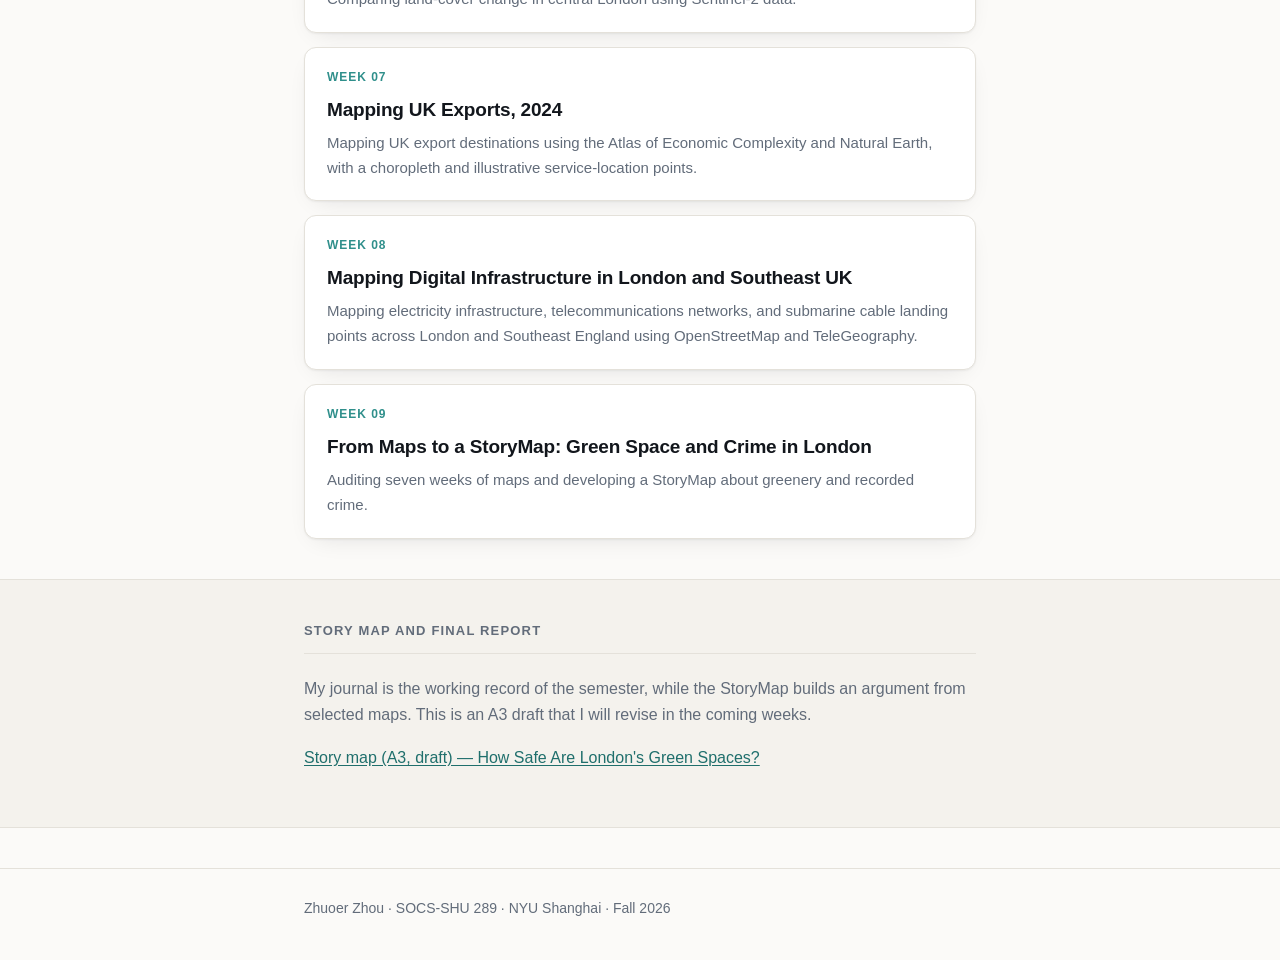
==== commit 96332290: "Update index.html" ====
--- a/index.html
+++ b/index.html
@@ -191,7 +191,7 @@
      target="_blank"
      rel="noopener noreferrer">
     Story map (A3, draft) —
-    Does a Greener London Mean a Safer London?
+    How Safe Are London's Green Spaces?
   </a>
 </p>
     </div>
